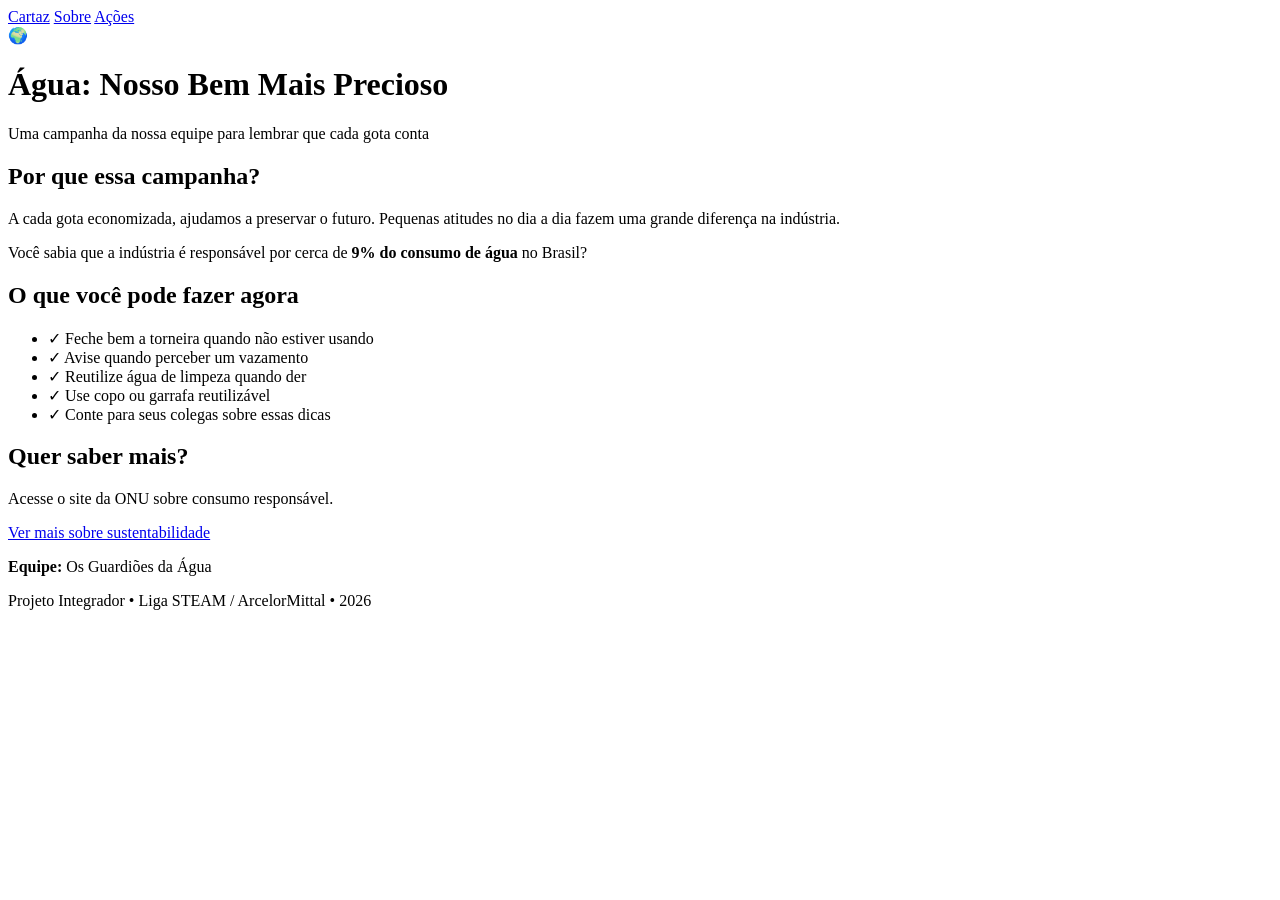
==== index.html @ ca487788 "primeira página feita" ====
<!DOCTYPE html>
<html lang="en">
<head>
    <meta charset="UTF-8">
    <meta name="viewport" content="width=device-width, initial-scale=1.0">
    <title>Água: Nosso Bem Mais Precioso | Campanha de Sustentabilidade</title>
    <link rel="stylesheet" href="assets/style.css">
    <script src="assets/script.js"></script>
</head>
<body>
    <nav class="menu-navegacao">
        <a href="index.html" class="ativo">Cartaz</a>
        <a href="sobre.html">Sobre</a>
        <a href="acoes.html">Ações</a>
    </nav>

    <header>
        <div class="emoji-grande" role="img" aria-label="Globo Terrestre">🌍</div>
        <h1>Água: Nosso Bem Mais Precioso</h1>
        <p class="subtitulo">Uma campanha da nossa equipe para lembrar que cada gota conta</p>
    </header>

    <main>
        <section>
            <h2>Por que essa campanha?</h2>
            <p>A cada gota economizada, ajudamos a preservar o futuro. Pequenas atitudes no dia a dia fazem uma grande diferença na indústria.</p>
            <p>Você sabia que a indústria é responsável por cerca de <strong>9% do consumo de água</strong> no Brasil?</p>
        </section>

        <section class="secao-cinza">
            <div class="container-central">
                <h2>O que você pode fazer agora</h2>
                <ul>
                    <li>✓ Feche bem a torneira quando não estiver usando</li>
                    <li>✓ Avise quando perceber um vazamento</li>
                    <li>✓ Reutilize água de limpeza quando der</li>
                    <li>✓ Use copo ou garrafa reutilizável</li>
                    <li>✓ Conte para seus colegas sobre essas dicas</li>
                </ul>
            </div>
        </section>

        <section class="destaque">
            <h2>Quer saber mais?</h2>
            <p>Acesse o site da ONU sobre consumo responsável.</p>
            <a href="https://brasil.un.org/pt-br/sdgs/12" class="botao" target="_blank" rel="noopener">Ver mais sobre sustentabilidade</a>
        </section>
    </main>

    <footer>
        <p><strong>Equipe:</strong> Os Guardiões da Água</p>
        <p>Projeto Integrador • Liga STEAM / ArcelorMittal • 2026</p>
    </footer>
</body>
</html>
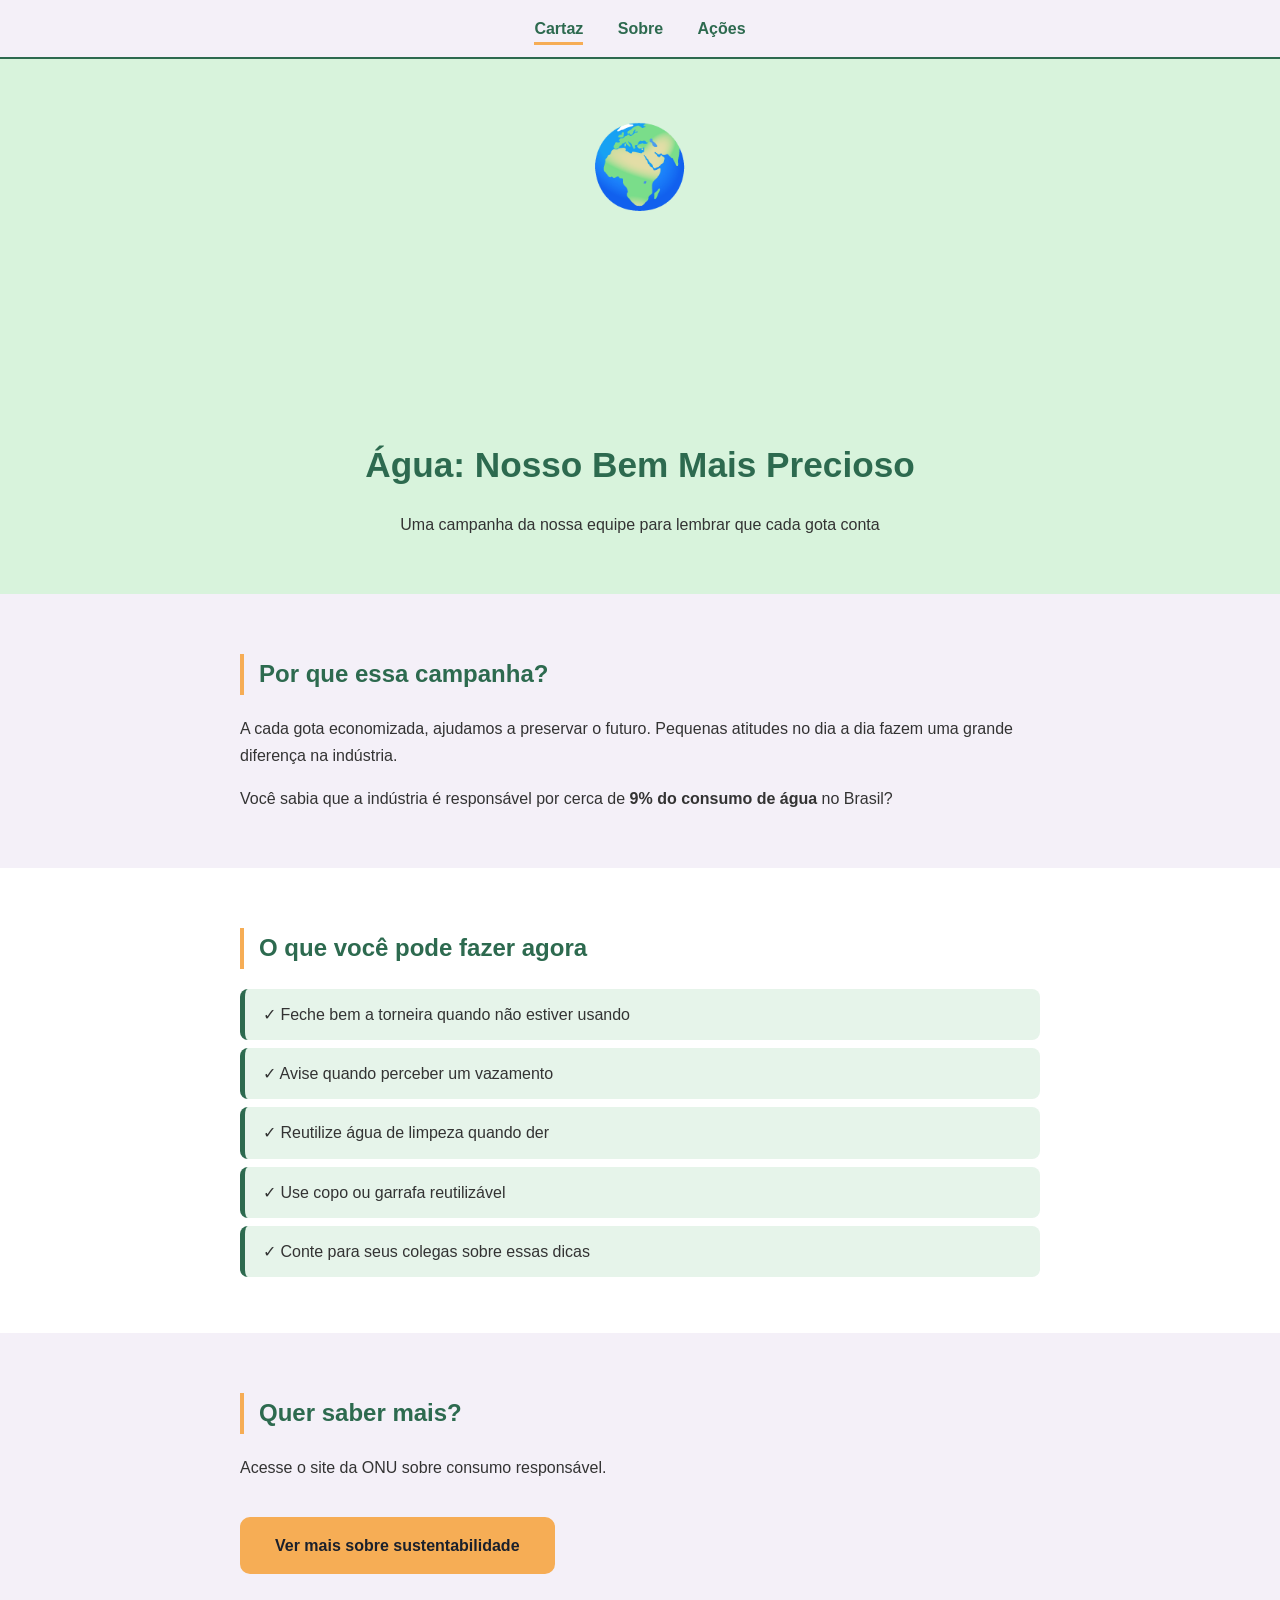
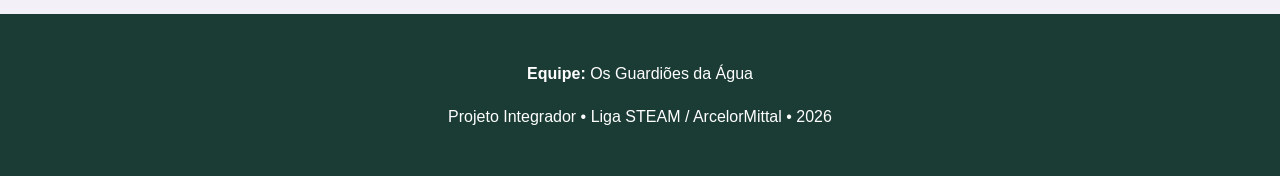
==== commit 9fdf3925: "style concluído" ====
--- a/index.html
+++ b/index.html
@@ -1,5 +1,5 @@
 <!DOCTYPE html>
-<html lang="en">
+<html lang="pt-br">
 <head>
     <meta charset="UTF-8">
     <meta name="viewport" content="width=device-width, initial-scale=1.0">
--- a/assets/style.css
+++ b/assets/style.css
@@ -0,0 +1,126 @@
+body {
+    font-family: "Segoe UI", Arial, sans-serif;
+    color: #333;
+    background-color: #f4f0f8;
+    line-height: 1.7;
+    margin: 0px;
+}
+
+.menu-navegacao {
+    background: #f4f0f8;
+    padding: 15px;
+    text-align: center;
+    border-bottom: 2px solid #2d6a4f;
+    position: sticky;
+    top: 0;
+    z-index: 1000;
+}
+
+.menu-navegacao a {
+    margin: 0 15px;
+    color:#2d6a4f;
+    text-decoration: none;
+    font-weight: bold;
+    padding-bottom: 5px;
+    transition: color 0.3s;
+}
+
+.menu-navegacao a:hover, .menu-navegacao a.ativo {
+    border-bottom: 3px solid #f6ad55;
+}
+
+header {
+    background-color: #d8f3dc;
+    padding: 40px 20px;
+    text-align: center;
+}
+
+.emoji-grande {
+    font-size: 80px;
+    margin-bottom: 200px;
+}
+
+h1 {
+    color:#2d6a4f;
+    font-size: 2.2rem;
+    margin: 0 0 10px;
+}
+
+section {
+    padding: 40px 20px;
+    max-width: 800px;
+    margin: 0 auto;
+}
+
+.secao-cinza {
+    background-color: #ffffff;
+    max-width: 100%;
+}
+
+.container-central {
+    max-width: 800px;
+    margin: 0 auto;
+}
+
+h2 {
+    color: #2d6a4f;
+    border-left: 4px solid #f6ad55;
+    padding-left: 15px;
+}
+
+ul {
+    list-style: none;
+    padding: 0;
+}
+
+li {
+    background-color: #e6f4ea;
+    padding: 12px 18px;
+    margin-bottom: 8px;
+    border-radius: 8px;
+    border-left: 5px solid #2d6a4f;
+}
+
+.lista-acoes {
+    display: grid;
+    grid-template-columns: repeat(auto-fit, minmax(250px, 1fr));
+    gap: 15px;
+    margin: 20px 0px;
+}
+
+.formulario {
+    max-width: 500px;
+    margin: 20px auto;
+    padding: 25px;
+    background-color: #f8f9fa;
+    border: 1px solid #ddd;
+    border-radius: 12px;
+}
+
+.formulario input {
+    width: 100%;
+    padding: 12px;
+    margin-bottom: 20px;
+    border: 1px solid #ccc;
+    border-radius: 6px;
+    box-sizing: border-box;
+}
+
+.botao {
+    display: inline-block;
+    background-color: #f6ad55;
+    color: #1a202c;
+    padding: 15px 35px;
+    border-radius: 10px;
+    text-decoration: none;
+    font-weight: bold;
+    margin-top: 20px;
+    cursor: pointer;
+}
+
+footer {
+    background: #1a3c34;
+    color: #fff;
+    text-align: center;
+    padding: 30px;
+}
